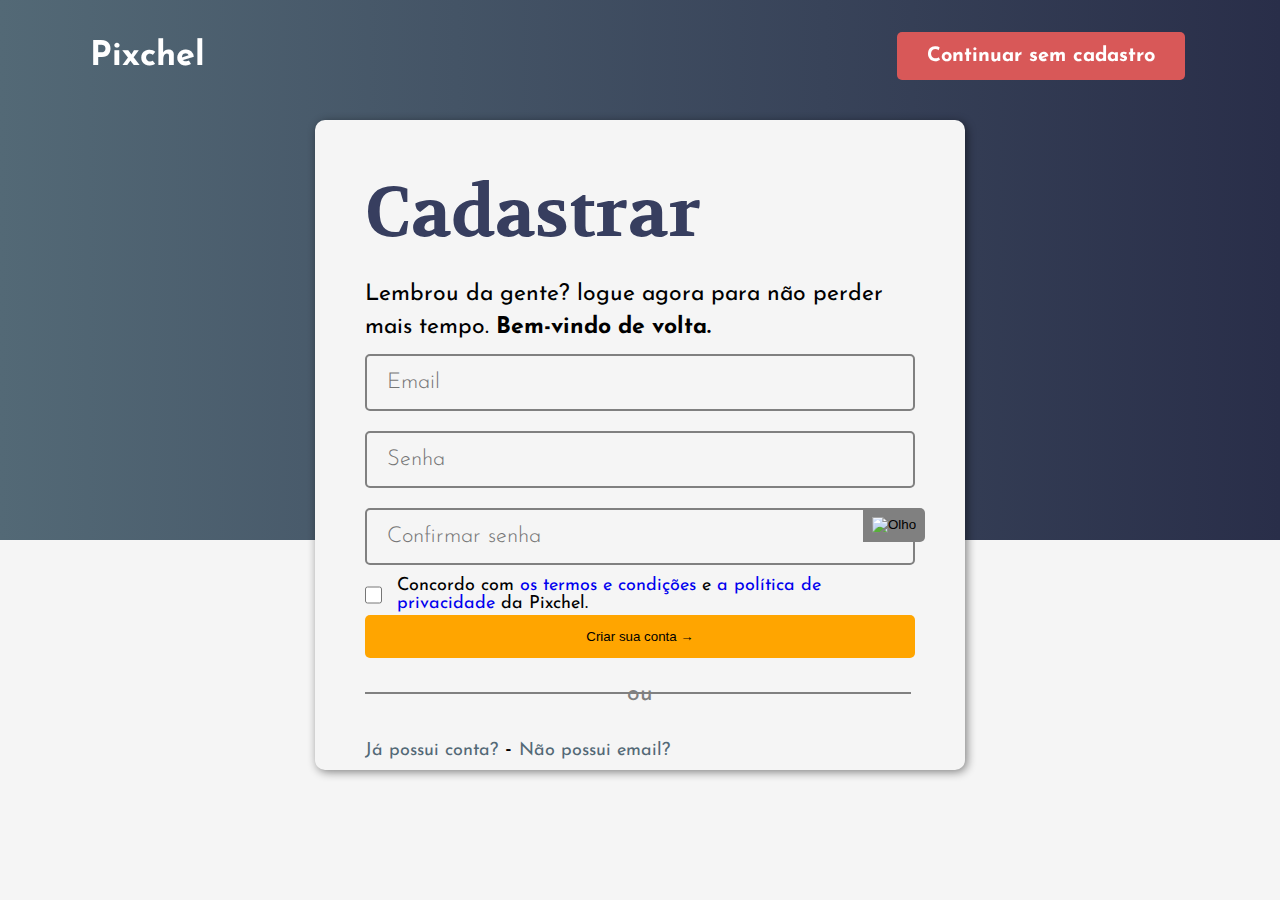
==== html/cadastrar.html @ 64ca62ae "Update cadastrar.html" ====
<!DOCTYPE html>
<html lang="pt-br">
    <head>
        <meta charset="UTF-8">
        <meta name="viewport" content="width=device-width, initial-scale=1.0">
        <title>Pixchel - Cadastrar-se</title>

        <link rel="stylesheet" href="../css/style.css">
        <link rel="stylesheet" href="../css/form.css">
        <script src="../js/script.js" defer></script>
        <script src="../js/form.js" defer></script>
    <body>
        <header>
            <h1>Pixchel</h1>
            <nav>
                <ul>
                    <li><button onclick="history.go(-1)" class="btn-voltar">Continuar sem cadastro</button></li>
                </ul>
            </nav>
        </header>
        <main>
            <article class="formulario">
                <form method="post" action="">
                    <h2>Cadastrar</h2>
                    <p>Lembrou da gente? logue agora para não perder mais tempo. <strong>Bem-vindo de volta.</strong></p>
                    <fieldset>
                        <div class="email-grade">
                            <input type="email" name="email" placeholder="Email" oninput="validateInput(this, errorEmail)" onblur="exitInput(this, errorEmail)" required>
                            <span id="errorEmail"><strong>⚠️ Erro:</strong> Endereço de email inválido, deve conter um "@email.com"</span>
                        </div>
                        <div class="password-grade">
                            <input type="text" name="password" oninput="validateInput(this, errorPassword)" onblur="exitInput(this, errorPassword)" placeholder="Senha" minlength="8" required>
                            <span id="errorPassword"><strong>⚠️ Erro:</strong> Senha inválida, deve conter no mínimo 8 caracteres</span>
                        </div>
                        <div class="password-grade">
                            <input type="password" id="password" name="password" oninput="validateInput(this, errorPassword)" onblur="exitInput(this, errorPassword)" placeholder="Confirmar senha" minlength="8" required>
                            <button type="button" id="btn-mostra-senha" class="btn-mostra-senha"><img id="img-olho" src="../img/olho.svg" alt="Olho"></button>
                            <span id="errorPassword"><strong>⚠️ Erro:</strong> Senha inválida, deve conter no mínimo 8 caracteres</span>
                        </div>
                        <div class="checkbox-grade">
                            <input type="checkbox" id="checkbox" name="checkbox" required>
                            <label for="checkbox">Concordo com <a href="#">os termos e condições</a> e <a href="#">a política de privacidade</a> da Pixchel.</label>
                        </div>
                    </fieldset>
                    <button type="submit" class="btn-cadastrar">Criar sua conta →</button>
                    <p class="separacao">ou</p>
                    <div class="outros-links">
                        <a href="entrar.html">Já possui conta?</a><span> - </span><a href="#">Não possui email?</a>
                    </div>
                </form>
            </article>
        </main>
    </body>
</html>
---- css/style.css ----
@charset "UTF-8";

@import url('https://fonts.googleapis.com/css2?family=Josefin+Sans:ital,wght@0,100;0,200;0,300;0,400;0,500;0,600;0,700;1,100;1,200;1,300;1,400;1,500;1,600;1,700&display=swap');

@import url('https://fonts.googleapis.com/css2?family=Volkhov:ital,wght@0,400;0,700;1,400;1,700&display=swap');

:root {
    --cinza: #536976;
    --cinza-escuro: #161616;
    --azul: #5C80BC;
    --azul-escuro: #292e49;
    --cinza-azulado: #373e5f;
    --roxo-escuro: #0F0326;
    --verde: #2bb94a;
    --vermelho: #d85858;

    --gradiente-fundo: linear-gradient(to right, var(--cinza), var(--azul-escuro));
    
    --font-padrao: 'Josefin Sans', Arial, sans-serif;
    --font-destaque: 'Volkhov', Arial, sans-serif;
    
    --brilho: #fffffff5;
    --sombra: 1px 5px 10px #00000033;
    --sombra-2: 2px 2px 10px #0000007a;
}

::-webkit-scrollbar {
    width: 13px;
}

::-webkit-scrollbar-track {
    background-color: gray;
    border: 5px solid var(--azul-escuro);
}

::-webkit-scrollbar-thumb {
    border-radius: 10px;
    background-color: orange;
    border: 3px solid var(--azul-escuro);
}

::-webkit-scrollbar-thumb:hover {
    background-color: white;
}

::selection {
    background-color: #ffa6005d;
}

* {
    margin: 0;
    padding: 0;
    border: 0;
}

body {
    background: var(--gradiente-fundo);
    font: normal 23px var(--font-padrao);
    overflow-x: hidden;
    scroll-behavior: smooth;
}

header, nav, ul {
    display: flex;
    flex-direction: row;
    align-items: center;
    justify-content: space-between;
}

header {
    position: fixed;
    width: 87vw;
    max-width: 100vw;
    padding: 20px 7% 10px 7%;
    transition: 150ms linear;
    z-index: 1000;
}

h1 {
    font: bold 34px var(--font-padrao);
    cursor: default;
    color: white;
}

header.scroll {
    padding: 10px 7% 10px 7%;
    background-color: var(--brilho);
}

header.scroll a, header.scroll h1 {
    color: var(--cinza-escuro);
}

header.scroll .btn-cadastrar {
    color: white;
    background-color: var(--cinza-escuro);

}
header.scroll .btn-cadastrar:hover {
    color: var(--cinza-escuro);
    background-color: transparent;
    border: 2px solid var(--cinza-escuro);
}

ul {
    list-style: none;
}

li {
    padding: 12px 18px;
}

li > a {
    font: bold 20px var(--font-padrao);
    text-decoration: none;
    white-space: nowrap;
    position: relative;
    color: white;
}

.menu a::after {
    content: " ";
    width: 0%;
    height: 2px;
    background-color: orange;
    position: absolute;
    top: 25px;
    left: 0;
    transition: 500ms ease-in-out;
}

.menu a:hover::after {
    width: 100%;
}

.menu-cadastro {
    margin-left: 180px;
}

.btn-entrar > span {
    font-size: 13px;
    margin-left: 8px;
}

.btn-cadastrar {    
    background-color: orange;
    border: 2px solid transparent;
    padding: 12px 30px;
    border-radius: 5px;
    transition: 500ms ease-in-out;
}

.btn-cadastrar:hover {
    border: 2px solid white;
    background-color: var(--azul-escuro);
}

main {
    display: flex;
    flex-direction: column;
    min-height: calc(100vh - 40px);
}

article p {
    line-height: 33px;
}

h2 {
    font: bold 70px var(--font-destaque);
    color: white;
}

article a {
    text-decoration: none;
}

article.exibicao {
    display: flex;
    flex-direction: row;
    margin: 130px 6% 0 6%;
}

section.pixel-grade {
    display: flex;
    flex-direction: column;
    align-items: baseline;
    margin-top: 130px;
}

.pixel-grade p {
    color: white;
    margin-top: 30px;
    font-size: 26px;
}

.pixel-grade .btn-detalhes {
    color: white;
    margin-top: 30px;
    padding: 16px 40px;
    border-radius: 10px;
    background-color: orange;
    box-shadow: var(--sombra);
    font: bold 30px var(--font-padrao);
    transition: 300ms ease-in-out;
}

.pixel-grade .btn-detalhes:hover {
    transform: scale(1.05);
    box-shadow: 1px 5px 10px #0000001a;
}

.block-redes {
    display: flex;
    flex-direction: row;
    margin: 20px;
}

.img-rede {
    width: 35px;
    margin-right: 15px;
    transition: 400ms ease-in-out;
}

.img-rede:hover {
    transform: scale(1.1);
}

aside.card-grades {
    display: flex;
    flex-wrap: wrap;
    justify-content: center;
    margin-bottom: 100px;
}

.card, .card-navegar {
    margin: 15px;
    padding: 50px 10px;
    border-radius: 3px;
    background-color: white;
    transition: 400ms ease-in-out;
    width: 200px;
    height: 215px;
}

.card p {
    font: normal 22px var(--font-destaque);
    color: white;
    margin: 0 -10px -60px -10px;
    border-radius: 0  0 3px 3px;
    padding: 6px 10px;
    text-align: center;
    background-color: var(--cinza-escuro);
}

.card:hover {
    background-color: var(--cinza-escuro);    
}

.card-navegar {
    display: flex;
    cursor: pointer;
    align-items: center;
    background-color: var(--cinza-escuro);
}

.card-navegar:hover h3 {
    color: whitesmoke;
}

h3 {
    color: gray;
    text-align: center;
    padding: 10px;
    transition: 200ms ease-in-out;
    font: bold 25px var(--font-padrao);
}

.img-card {
    width: 190px;
    margin: 0 0 30px 5px;
}

article.confianca {
    display: flex;
    flex-direction: row;
    padding: 130px 6% 130px 6%;
    background-color: whitesmoke;
}

section.confianca-grade h2{
    color: var(--cinza-azulado);
    font-size: 55px;
}

.confianca-grade h3{
    text-align: justify;
    color: orange;
    font-size: 40px;
    margin-top: 40px;
}

.confianca-grade p{
    font-size: 25px;
}

aside.desenhando {
    margin: 100px 0 0 50px;
    min-width: 50%;
    transition: 1s;
    filter: sepia(30%);
}

aside.desenhando div {
    margin-right: -100px;
}

aside.desenhando img {
    width: 100%;
    filter: drop-shadow(var(--sombra));
}

article.confianca:hover aside.desenhando {
    filter: sepia(0);
}

article.produtos {
    background-color: var(--azul);
}

article.produtos h2{
    text-shadow: var(--sombra-2);
    font-size: 50px;
    margin: 70px 0 70px 0;
}

section.produtos-grade {
    display: flex;
    flex-direction: column;
    text-align: center;
}

.card-produtos-grade {
    display: flex;
    flex-direction: row;
    justify-content: space-around;
    flex-wrap: wrap;
    margin-bottom: 100px;
}

.card-produtos-grade:hover > :not(:hover){
    transform: scale(0.9);
    opacity: 40%;
}

.card-produto {
    display: flex;
    flex-direction: column;
    align-items: center;
    background-color: white;
    padding: 10px;
    border-radius: 6px;
    width: 245px;
    height: 380px;
    cursor: pointer;
    transition: .35s;
    box-shadow: var(--sombra);
}

.card-produto img {
    width: 149px;
    background-color: var(--cinza-escuro);
    padding: 10px 58px;
    margin: -10px -55px;
    border-radius: 6px 6px 0 0;
    filter: drop-shadow(var(--sombra));
}

.card-produto h3{
    margin-top: 30px;
}

.card-produto p {
    margin: 7px;
    font-size: 18px;
    text-align: center;
    line-height: 23px;
}

.card-produto a {
    background-color: var(--cinza-escuro);
    padding: 10px 26px;
    border-radius: 25px;
    color: white;
    margin-top: 20px;
    transition: 300ms;
}

.card-produto a:hover{
    background-color: var(--verde);
}

article.sobre {
    background-color: white;
}

footer {
    padding: 10px;
    color: white;
    text-align: center;
    background-color: var(--cinza-escuro);
    font: normal 20px var(--font-padrao);
}

footer a {
    color: white;
    text-decoration: none;
}

footer a:hover {
    border-bottom: 1px solid white;
}
---- css/form.css ----
@charset "UTF-8";

@import url('https://fonts.googleapis.com/css2?family=Josefin+Sans:ital,wght@0,100;0,200;0,300;0,400;0,500;0,600;0,700;1,100;1,200;1,300;1,400;1,500;1,600;1,700&display=swap');

@import url('https://fonts.googleapis.com/css2?family=Volkhov:ital,wght@0,400;0,700;1,400;1,700&display=swap');

:root {
    --cinza: #536976;
    --cinza-escuro: #161616;
    --azul: #5C80BC;
    --azul-escuro: #292e49;
    --cinza-azulado: #373e5f;
    --roxo-escuro: #0F0326;
    --verde: #2bb94a;
    --vermelho: #d85858;
    --vermelho-alerta: #ec1010c9;

    --gradiente-fundo: linear-gradient(to right, var(--cinza), var(--azul-escuro));
    
    --font-padrao: 'Josefin Sans', Arial, sans-serif;
    --font-destaque: 'Volkhov', Arial, sans-serif;
    
    --brilho: #fffffff5;
    --sombra: 1px 5px 10px #00000033;
    --sombra-2: 2px 2px 10px #0000007a;
}

body {
    background: whitesmoke;
}

.btn-voltar {    
    font: bold 20px var(--font-padrao);
    color: white;
    background-color: var(--vermelho);
    border: 2px solid transparent;
    padding: 12px 28px;
    border-radius: 5px;
    transition: 500ms ease-in-out;
    cursor: pointer;
}

.btn-voltar:hover {
    border: 2px solid white;
    background-color: var(--azul-escuro);
}

article.formulario {
    display: flex;
    flex-direction: column;
    align-items: center;
    height: 60vh;
    background: var(--gradiente-fundo);
}

article h2{
    color: var(--cinza-azulado);
}

article form {
    display: flex;
    flex-direction: column;
    position: absolute;
    width: 550px;
    height: 550px;
    padding: 50px;
    border-radius: 10px;
    top: 120px;
    box-shadow: var(--sombra-2);
    background-color: whitesmoke;
}

form > p{
    margin-top: 20px;
}

fieldset, fieldset div {
    display: flex;
    flex-direction: column;
}

fieldset span{
    color: var(--vermelho-alerta);
    font-size: 18px;
    margin: 0 0 6px 0;
    display: none;
}

input {
    margin: 10px 0;
    padding: 15px 20px;
    border: 2px solid gray;
    border-radius: 5px;
    font: 300 22px var(--font-padrao);
    color: gray;
    background: transparent;
}

.btn-mostra-senha {
    position: absolute;
    padding: 9px;
    border-radius: 0 5px 5px 0;
    background: gray;
    margin: 10px 0 0 498px;
    cursor: pointer;
}

.btn-mostra-senha img {
    width: 36px;
}

.checkbox-grade {
    display: flex;
    flex-direction: row;
    align-items: center;
}

input[type="checkbox"] {
    width: 20px;
    height: 20px;
    cursor: pointer;
}

.checkbox-grade label{
    font-size: 18px;
    margin-left: 15px;
    user-select: none;
    cursor: pointer;
}

.btn-login {
    color: white;
    color: white;
    margin-top: 30px;
    padding: 16px 40px;
    border-radius: 10px;
    background-color: var(--verde);
    box-shadow: var(--sombra);
    cursor: pointer;
    font: bold 26px var(--font-padrao);
    transition: 300ms ease-in-out;
}

.btn-login:hover {
    transform: scale(1.05);
    box-shadow: 1px 5px 10px #0000001a;
}

.separacao {
    text-align: center;
    color: gray;
    margin-bottom: 27px;
}

.separacao::after {
    content: "";
    background-color: gray;
    width: 84%;
    height: 2px;
    bottom: 76px;
    left: 50px;
    position: absolute;
}

.outros-links a{
    font-size: 18px;
    color: var(--cinza);
}

.outros-links a:hover{
    font-size: 18px;
    text-decoration: underline;
}
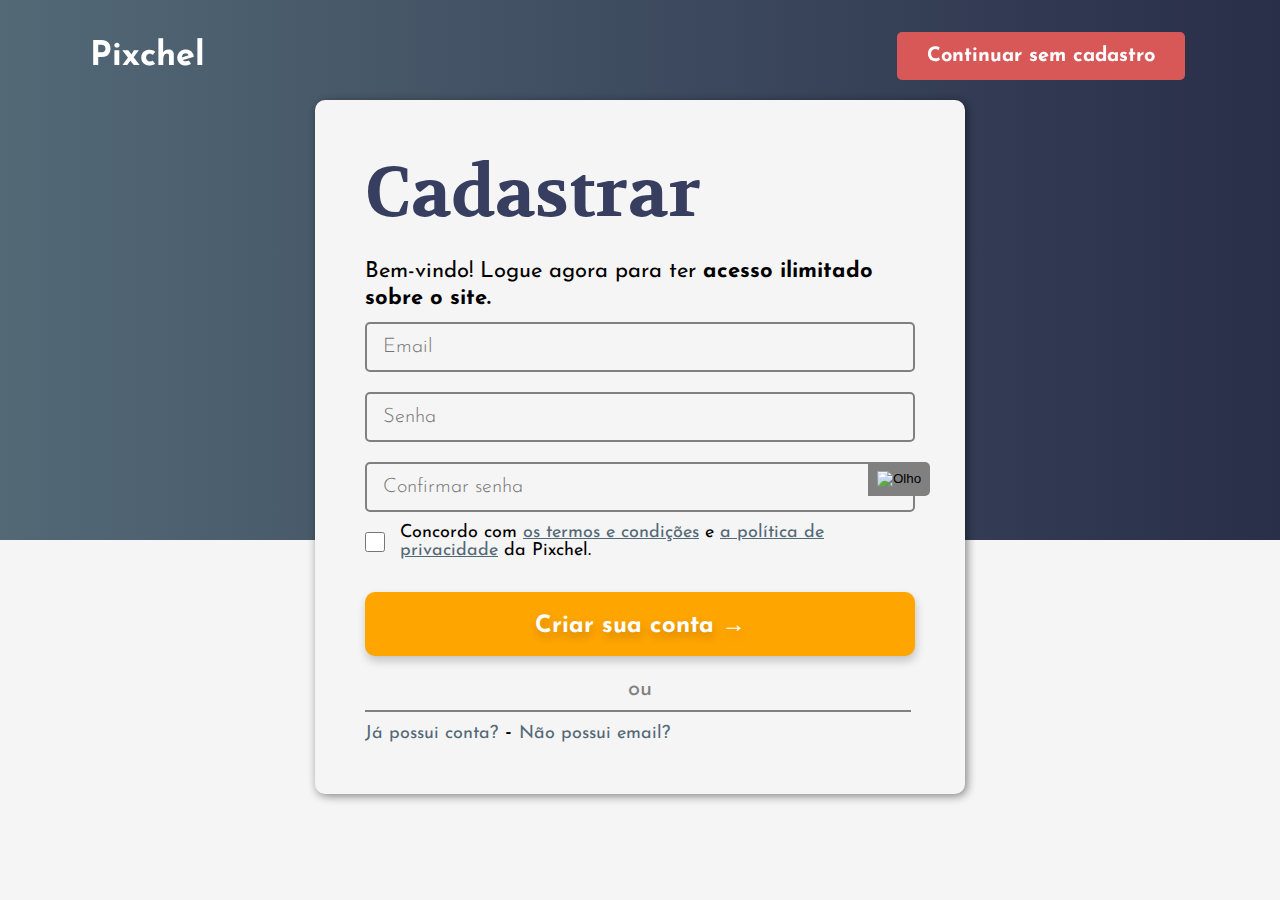
==== commit 9952209a: "Add" ====
--- a/html/cadastrar.html
+++ b/html/cadastrar.html
@@ -20,22 +20,22 @@
         </header>
         <main>
             <article class="formulario">
-                <form method="post" action="">
+                <form method="post" action="" class="form-cadastro">
                     <h2>Cadastrar</h2>
-                    <p>Lembrou da gente? logue agora para não perder mais tempo. <strong>Bem-vindo de volta.</strong></p>
+                    <p>Bem-vindo! Logue agora para ter <strong>acesso ilimitado sobre o site.</strong></p>
                     <fieldset>
                         <div class="email-grade">
                             <input type="email" name="email" placeholder="Email" oninput="validateInput(this, errorEmail)" onblur="exitInput(this, errorEmail)" required>
                             <span id="errorEmail"><strong>⚠️ Erro:</strong> Endereço de email inválido, deve conter um "@email.com"</span>
                         </div>
                         <div class="password-grade">
-                            <input type="text" name="password" oninput="validateInput(this, errorPassword)" onblur="exitInput(this, errorPassword)" placeholder="Senha" minlength="8" required>
+                            <input type="text" id="prePassword" oninput="validateInput(this, errorPassword)" onblur="exitInput(this, errorPassword)" placeholder="Senha" minlength="8" required>
                             <span id="errorPassword"><strong>⚠️ Erro:</strong> Senha inválida, deve conter no mínimo 8 caracteres</span>
                         </div>
                         <div class="password-grade">
-                            <input type="password" id="password" name="password" oninput="validateInput(this, errorPassword)" onblur="exitInput(this, errorPassword)" placeholder="Confirmar senha" minlength="8" required>
+                            <input type="password" id="password" name="password" oninput="validateInput(this, errorConfirmPassword)" onblur="exitInput(this, errorConfirmPassword)" placeholder="Confirmar senha" required>
                             <button type="button" id="btn-mostra-senha" class="btn-mostra-senha"><img id="img-olho" src="../img/olho.svg" alt="Olho"></button>
-                            <span id="errorPassword"><strong>⚠️ Erro:</strong> Senha inválida, deve conter no mínimo 8 caracteres</span>
+                            <span id="errorConfirmPassword"><strong>⚠️ Erro:</strong> Senha inválida, senha não correspondente a anterior</span>
                         </div>
                         <div class="checkbox-grade">
                             <input type="checkbox" id="checkbox" name="checkbox" required>
--- a/css/form.css
+++ b/css/form.css
@@ -16,10 +16,10 @@
     --vermelho-alerta: #ec1010c9;
 
     --gradiente-fundo: linear-gradient(to right, var(--cinza), var(--azul-escuro));
-    
+
     --font-padrao: 'Josefin Sans', Arial, sans-serif;
     --font-destaque: 'Volkhov', Arial, sans-serif;
-    
+
     --brilho: #fffffff5;
     --sombra: 1px 5px 10px #00000033;
     --sombra-2: 2px 2px 10px #0000007a;
@@ -29,7 +29,7 @@
     background: whitesmoke;
 }
 
-.btn-voltar {    
+.btn-voltar {
     font: bold 20px var(--font-padrao);
     color: white;
     background-color: var(--vermelho);
@@ -53,7 +53,7 @@
     background: var(--gradiente-fundo);
 }
 
-article h2{
+article h2 {
     color: var(--cinza-azulado);
 }
 
@@ -62,36 +62,54 @@
     flex-direction: column;
     position: absolute;
     width: 550px;
-    height: 550px;
     padding: 50px;
+    top: 130px;
     border-radius: 10px;
-    top: 120px;
     box-shadow: var(--sombra-2);
     background-color: whitesmoke;
 }
 
-form > p{
+article .form-cadastro{
+    top: 100px;
+}
+
+form>p {
     margin-top: 20px;
-}
+    font-size: 22px;
+    line-height: 27px;
+}
+
 
 fieldset, fieldset div {
     display: flex;
     flex-direction: column;
 }
 
-fieldset span{
+fieldset span {
     color: var(--vermelho-alerta);
     font-size: 18px;
     margin: 0 0 6px 0;
     display: none;
 }
 
+form, input, span {
+    transition: 300ms;
+}
+
+input.error {
+    border-color: var(--vermelho-alerta);
+}
+
+span.error {
+    display: inline-block;
+}
+
 input {
     margin: 10px 0;
-    padding: 15px 20px;
+    padding: 13px 16px;
     border: 2px solid gray;
     border-radius: 5px;
-    font: 300 22px var(--font-padrao);
+    font: 300 20px var(--font-padrao);
     color: gray;
     background: transparent;
 }
@@ -101,12 +119,12 @@
     padding: 9px;
     border-radius: 0 5px 5px 0;
     background: gray;
-    margin: 10px 0 0 498px;
+    margin: 10px 0 0 503px;
     cursor: pointer;
 }
 
 .btn-mostra-senha img {
-    width: 36px;
+    width: 29px;
 }
 
 .checkbox-grade {
@@ -116,40 +134,54 @@
 }
 
 input[type="checkbox"] {
-    width: 20px;
-    height: 20px;
-    cursor: pointer;
-}
-
-.checkbox-grade label{
+    min-width: 20px;
+    min-height: 20px;
+    cursor: pointer;
+}
+
+.checkbox-grade label {
     font-size: 18px;
     margin-left: 15px;
     user-select: none;
     cursor: pointer;
 }
 
-.btn-login {
-    color: white;
+.checkbox-grade label>a {
+    font-size: 18px;
+    color: var(--cinza);
+    text-decoration: underline;
+}
+
+.checkbox-grade label>a:hover {
+    color: darkviolet;
+}
+
+.btn-login, .btn-cadastrar {
     color: white;
     margin-top: 30px;
     padding: 16px 40px;
     border-radius: 10px;
     background-color: var(--verde);
+    text-shadow: var(--sombra);
     box-shadow: var(--sombra);
     cursor: pointer;
-    font: bold 26px var(--font-padrao);
+    font: bold 24px var(--font-padrao);
     transition: 300ms ease-in-out;
 }
 
-.btn-login:hover {
+.btn-login:hover, .btn-cadastrar:hover {
     transform: scale(1.05);
     box-shadow: 1px 5px 10px #0000001a;
+}
+
+.btn-cadastrar {
+    background-color: orange;
 }
 
 .separacao {
     text-align: center;
     color: gray;
-    margin-bottom: 27px;
+    margin-bottom: 18px;
 }
 
 .separacao::after {
@@ -157,17 +189,16 @@
     background-color: gray;
     width: 84%;
     height: 2px;
-    bottom: 76px;
+    bottom: 82px;
     left: 50px;
     position: absolute;
 }
 
-.outros-links a{
+.outros-links a {
     font-size: 18px;
     color: var(--cinza);
 }
 
-.outros-links a:hover{
-    font-size: 18px;
+.outros-links a:hover {
     text-decoration: underline;
 }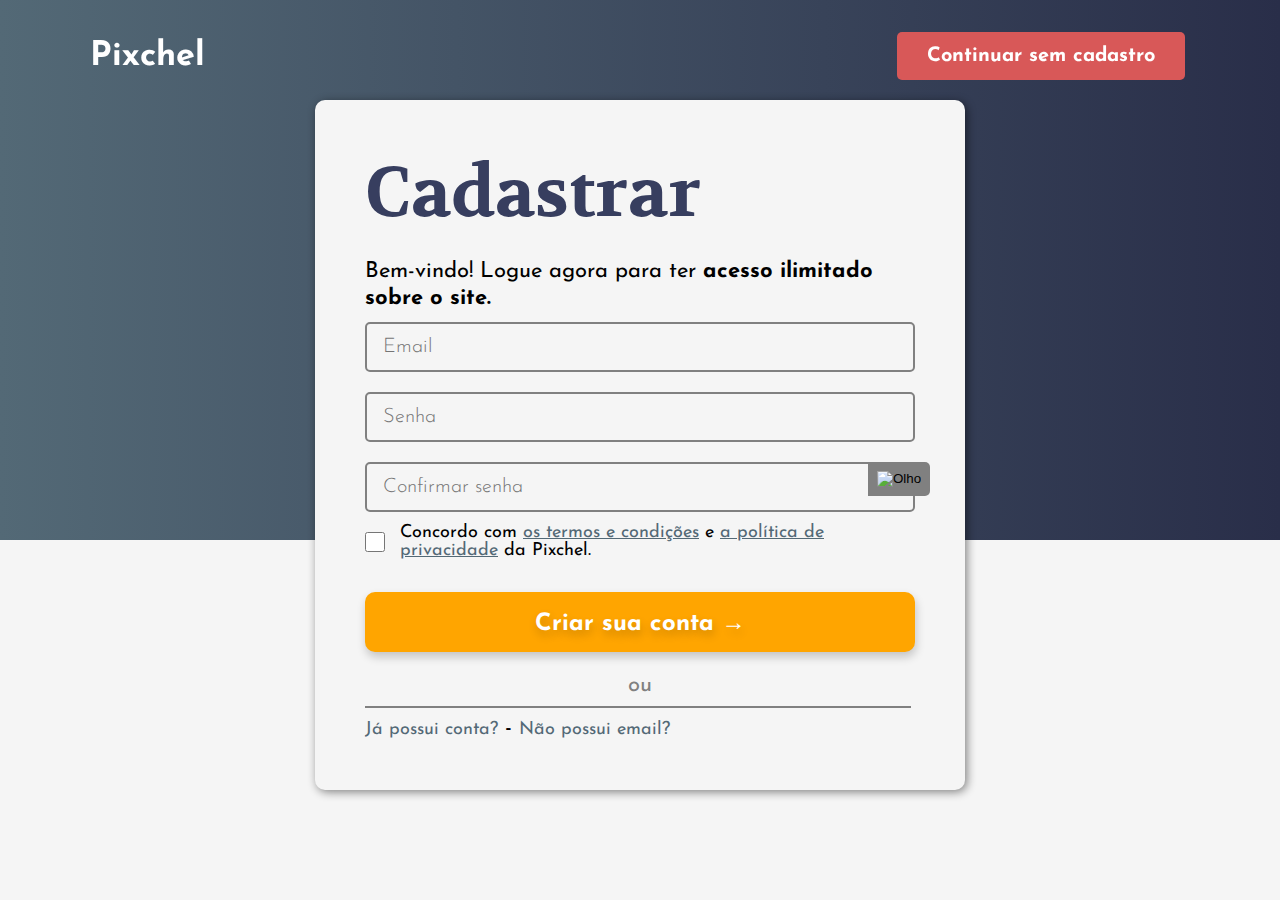
==== commit e10230e6: "Add" ====
--- a/html/cadastrar.html
+++ b/html/cadastrar.html
@@ -2,9 +2,11 @@
 <html lang="pt-br">
     <head>
         <meta charset="UTF-8">
+        <meta http-equiv="X-UA-Compatible" content="ie=edge">
         <meta name="viewport" content="width=device-width, initial-scale=1.0">
         <title>Pixchel - Cadastrar-se</title>
 
+        <link rel="shortcut icon" href="img/Logo.png" type="image/x-icon">
         <link rel="stylesheet" href="../css/style.css">
         <link rel="stylesheet" href="../css/form.css">
         <script src="../js/script.js" defer></script>
--- a/css/style.css
+++ b/css/style.css
@@ -51,13 +51,13 @@
     margin: 0;
     padding: 0;
     border: 0;
+    scroll-behavior: smooth;
 }
 
 body {
     background: var(--gradiente-fundo);
     font: normal 23px var(--font-padrao);
     overflow-x: hidden;
-    scroll-behavior: smooth;
 }
 
 header, nav, ul {
@@ -91,12 +91,12 @@
     color: var(--cinza-escuro);
 }
 
-header.scroll .btn-cadastrar {
-    color: white;
-    background-color: var(--cinza-escuro);
-
-}
-header.scroll .btn-cadastrar:hover {
+header.scroll .btn-cadastrar-se {
+    color: white;
+    background-color: var(--cinza-escuro);
+
+}
+header.scroll .btn-cadastrar-se:hover {
     color: var(--cinza-escuro);
     background-color: transparent;
     border: 2px solid var(--cinza-escuro);
@@ -142,7 +142,7 @@
     margin-left: 8px;
 }
 
-.btn-cadastrar {    
+.btn-cadastrar-se {    
     background-color: orange;
     border: 2px solid transparent;
     padding: 12px 30px;
@@ -150,7 +150,7 @@
     transition: 500ms ease-in-out;
 }
 
-.btn-cadastrar:hover {
+.btn-cadastrar-se:hover {
     border: 2px solid white;
     background-color: var(--azul-escuro);
 }
@@ -330,13 +330,14 @@
 article.produtos h2{
     text-shadow: var(--sombra-2);
     font-size: 50px;
-    margin: 70px 0 70px 0;
+    margin-bottom: 70px;
 }
 
 section.produtos-grade {
     display: flex;
     flex-direction: column;
     text-align: center;
+    margin: 130px 0 130px 0;
 }
 
 .card-produtos-grade {
@@ -344,7 +345,6 @@
     flex-direction: row;
     justify-content: space-around;
     flex-wrap: wrap;
-    margin-bottom: 100px;
 }
 
 .card-produtos-grade:hover > :not(:hover){
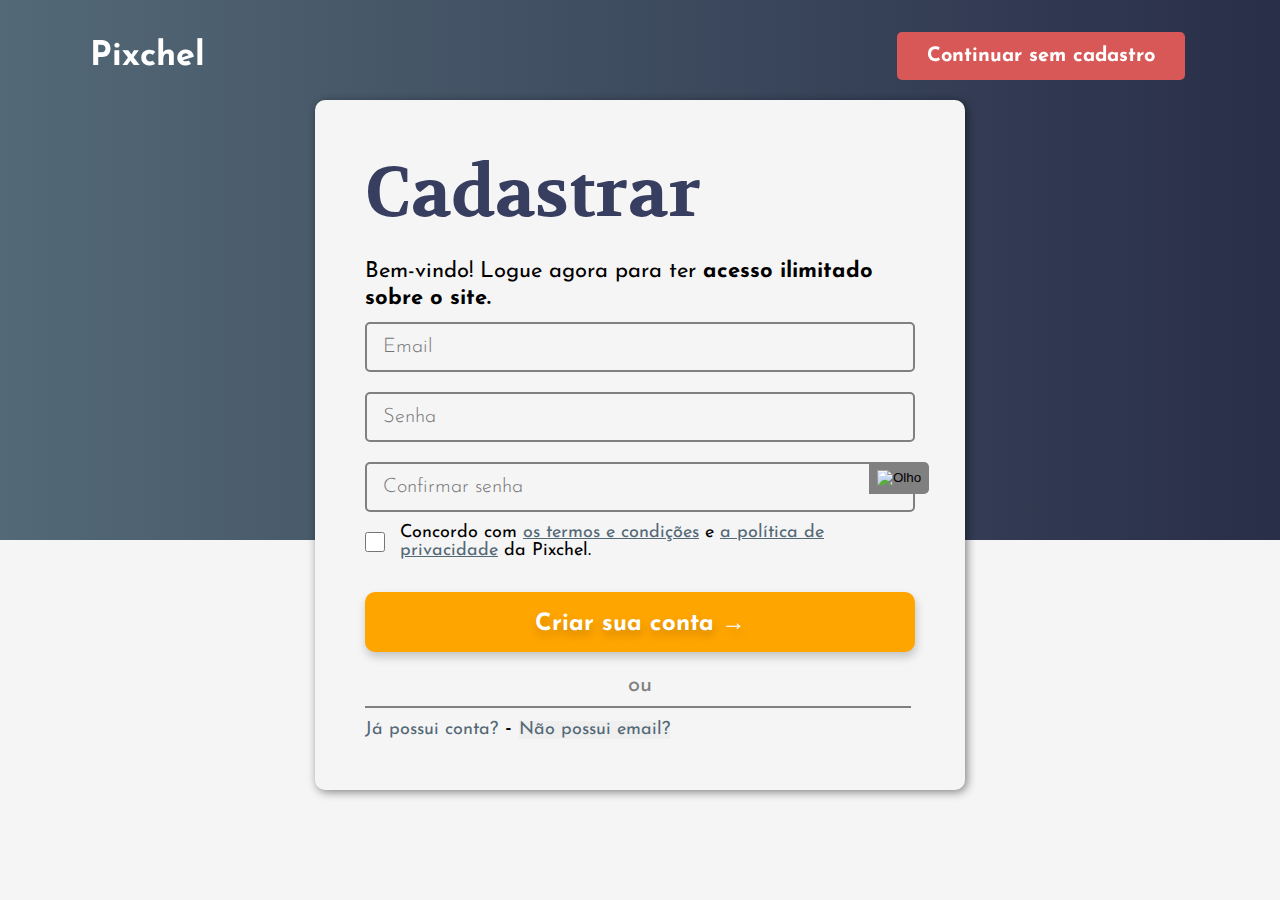
==== commit db2decc6: "Add" ====
--- a/html/cadastrar.html
+++ b/html/cadastrar.html
@@ -6,7 +6,7 @@
         <meta name="viewport" content="width=device-width, initial-scale=1.0">
         <title>Pixchel - Cadastrar-se</title>
 
-        <link rel="shortcut icon" href="img/Logo.png" type="image/x-icon">
+        <link rel="shortcut icon" href="../img/logo.png" type="image/x-icon">
         <link rel="stylesheet" href="../css/style.css">
         <link rel="stylesheet" href="../css/form.css">
         <script src="../js/script.js" defer></script>
@@ -27,8 +27,8 @@
                     <p>Bem-vindo! Logue agora para ter <strong>acesso ilimitado sobre o site.</strong></p>
                     <fieldset>
                         <div class="email-grade">
-                            <input type="email" name="email" placeholder="Email" oninput="validateInput(this, errorEmail)" onblur="exitInput(this, errorEmail)" required>
-                            <span id="errorEmail"><strong>⚠️ Erro:</strong> Endereço de email inválido, deve conter um "@email.com"</span>
+                            <input type="email" name="usuario" id="usuario" placeholder="Email" oninput="validateInput(this, errorUsuario)" onblur="exitInput(this, errorUsuario)" required>
+                            <span id="errorUsuario"><strong>⚠️ Erro:</strong> Endereço de email inválido, deve conter um "@email.com"</span>
                         </div>
                         <div class="password-grade">
                             <input type="text" id="prePassword" oninput="validateInput(this, errorPassword)" onblur="exitInput(this, errorPassword)" placeholder="Senha" minlength="8" required>
@@ -47,7 +47,7 @@
                     <button type="submit" class="btn-cadastrar">Criar sua conta →</button>
                     <p class="separacao">ou</p>
                     <div class="outros-links">
-                        <a href="entrar.html">Já possui conta?</a><span> - </span><a href="#">Não possui email?</a>
+                        <a href="entrar.html">Já possui conta?</a><span> - </span><button onclick="inputTroca(this, usuario)">Não possui email?</button>
                     </div>
                 </form>
             </article>
--- a/css/form.css
+++ b/css/form.css
@@ -116,10 +116,10 @@
 
 .btn-mostra-senha {
     position: absolute;
-    padding: 9px;
+    padding: 8px;
     border-radius: 0 5px 5px 0;
     background: gray;
-    margin: 10px 0 0 503px;
+    margin: 10px 0 0 504px;
     cursor: pointer;
 }
 
@@ -194,11 +194,12 @@
     position: absolute;
 }
 
-.outros-links a {
-    font-size: 18px;
+.outros-links a, .outros-links button {
+    cursor: pointer;
+    font: normal 18px var(--font-padrao);
     color: var(--cinza);
 }
 
-.outros-links a:hover {
+.outros-links a:hover, .outros-links button:hover {
     text-decoration: underline;
 }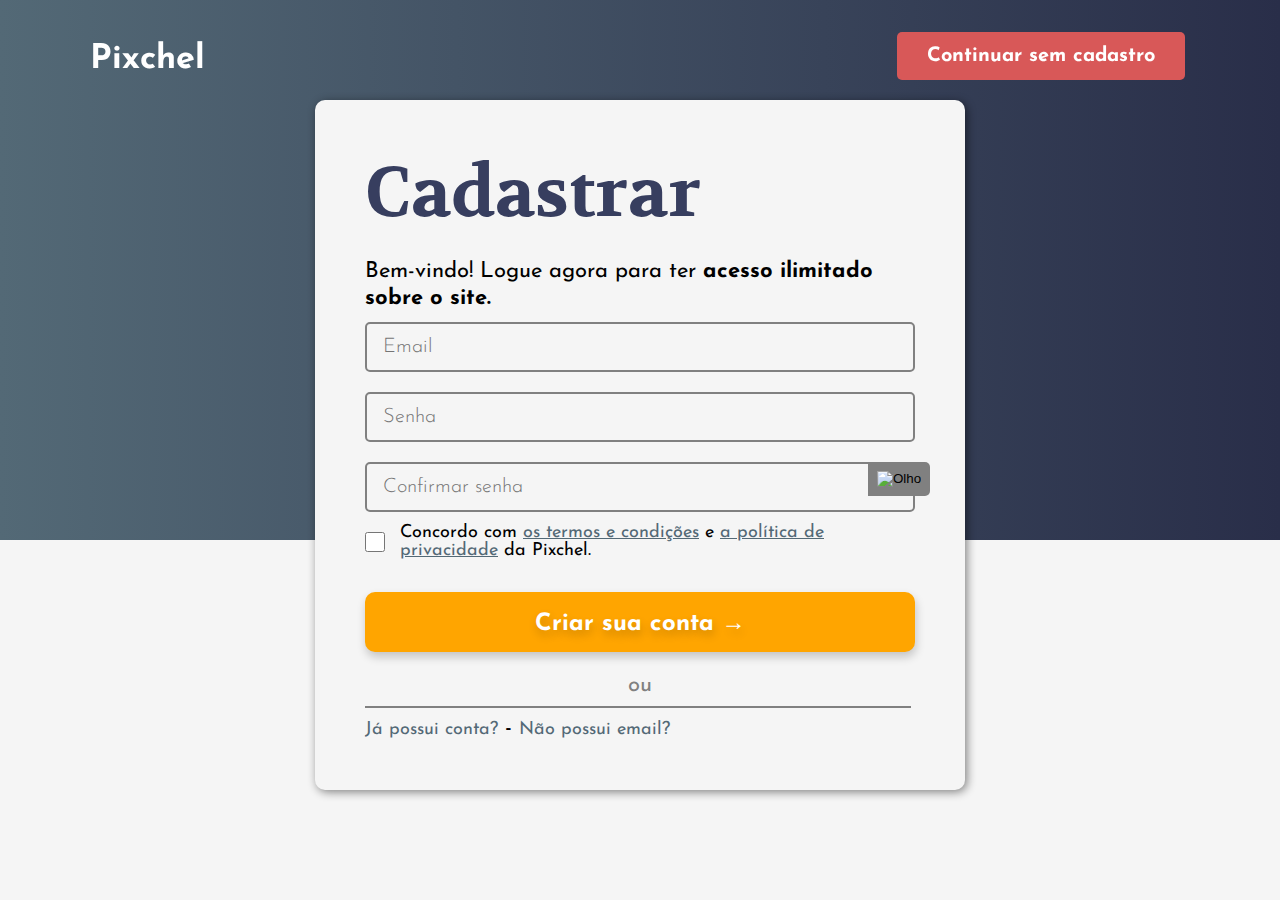
==== commit a920aefe: "Update" ====
--- a/html/cadastrar.html
+++ b/html/cadastrar.html
@@ -13,7 +13,7 @@
         <script src="../js/form.js" defer></script>
     <body>
         <header>
-            <h1>Pixchel</h1>
+            <h1><a href="../index.html">Pixchel</a></h1>
             <nav>
                 <ul>
                     <li><button onclick="history.go(-1)" class="btn-voltar">Continuar sem cadastro</button></li>
@@ -26,7 +26,7 @@
                     <h2>Cadastrar</h2>
                     <p>Bem-vindo! Logue agora para ter <strong>acesso ilimitado sobre o site.</strong></p>
                     <fieldset>
-                        <div class="email-grade">
+                        <div class="usuario-grade">
                             <input type="email" name="usuario" id="usuario" placeholder="Email" oninput="validateInput(this, errorUsuario)" onblur="exitInput(this, errorUsuario)" required>
                             <span id="errorUsuario"><strong>⚠️ Erro:</strong> Endereço de email inválido, deve conter um "@email.com"</span>
                         </div>
--- a/css/style.css
+++ b/css/style.css
@@ -15,10 +15,10 @@
     --vermelho: #d85858;
 
     --gradiente-fundo: linear-gradient(to right, var(--cinza), var(--azul-escuro));
-    
+
     --font-padrao: 'Josefin Sans', Arial, sans-serif;
     --font-destaque: 'Volkhov', Arial, sans-serif;
-    
+
     --brilho: #fffffff5;
     --sombra: 1px 5px 10px #00000033;
     --sombra-2: 2px 2px 10px #0000007a;
@@ -76,10 +76,15 @@
     z-index: 1000;
 }
 
-h1 {
+header a{
+    text-decoration: none;
+}
+
+h1 a{
     font: bold 34px var(--font-padrao);
     cursor: default;
     color: white;
+    cursor: pointer;
 }
 
 header.scroll {
@@ -96,6 +101,7 @@
     background-color: var(--cinza-escuro);
 
 }
+
 header.scroll .btn-cadastrar-se:hover {
     color: var(--cinza-escuro);
     background-color: transparent;
@@ -110,9 +116,8 @@
     padding: 12px 18px;
 }
 
-li > a {
+li>a {
     font: bold 20px var(--font-padrao);
-    text-decoration: none;
     white-space: nowrap;
     position: relative;
     color: white;
@@ -137,12 +142,12 @@
     margin-left: 180px;
 }
 
-.btn-entrar > span {
+.btn-entrar>span {
     font-size: 13px;
     margin-left: 8px;
 }
 
-.btn-cadastrar-se {    
+.btn-cadastrar-se {
     background-color: orange;
     border: 2px solid transparent;
     padding: 12px 30px;
@@ -246,14 +251,14 @@
     font: normal 22px var(--font-destaque);
     color: white;
     margin: 0 -10px -60px -10px;
-    border-radius: 0  0 3px 3px;
+    border-radius: 0 0 3px 3px;
     padding: 6px 10px;
     text-align: center;
     background-color: var(--cinza-escuro);
 }
 
 .card:hover {
-    background-color: var(--cinza-escuro);    
+    background-color: var(--cinza-escuro);
 }
 
 .card-navegar {
@@ -287,19 +292,19 @@
     background-color: whitesmoke;
 }
 
-section.confianca-grade h2{
+section.confianca-grade h2 {
     color: var(--cinza-azulado);
     font-size: 55px;
 }
 
-.confianca-grade h3{
+.confianca-grade h3 {
     text-align: justify;
     color: orange;
     font-size: 40px;
     margin-top: 40px;
 }
 
-.confianca-grade p{
+.confianca-grade p {
     font-size: 25px;
 }
 
@@ -327,7 +332,7 @@
     background-color: var(--azul);
 }
 
-article.produtos h2{
+article.produtos h2 {
     text-shadow: var(--sombra-2);
     font-size: 50px;
     margin-bottom: 70px;
@@ -347,7 +352,7 @@
     flex-wrap: wrap;
 }
 
-.card-produtos-grade:hover > :not(:hover){
+.card-produtos-grade:hover> :not(:hover) {
     transform: scale(0.9);
     opacity: 40%;
 }
@@ -375,7 +380,7 @@
     filter: drop-shadow(var(--sombra));
 }
 
-.card-produto h3{
+.card-produto h3 {
     margin-top: 30px;
 }
 
@@ -395,12 +400,93 @@
     transition: 300ms;
 }
 
-.card-produto a:hover{
+.card-produto a:hover {
     background-color: var(--verde);
 }
 
 article.sobre {
     background-color: white;
+}
+
+article.sobre h2 {
+    text-align: center;
+    color: orange;
+    margin: 40px 0 50px 0;
+}
+
+section.sobre-grade {
+    display: flex;
+    flex-direction: column;
+    align-items: center;
+    font-size: 27px;
+    margin-top: 100px;
+}
+
+.sobre-grade p {
+    padding: 20px 200px;
+}
+
+section.cliente-grade {
+    display: flex;
+    flex-direction: column;
+    align-items: center;
+    margin-bottom: 40px;
+}
+
+@keyframes flutuando {
+    0%, 100% {
+        transform: translateY(0px);
+    }
+
+    50% {
+        transform: translateY(-13px);
+    }
+}
+
+.card-cliente {
+    width: 700px;
+    padding: 20px;
+    margin: 80px 0;
+    border-radius: 10px;
+    background-color: var(--azul);
+    animation: flutuando 3s ease-in-out infinite;
+    box-shadow: 3px 3px 30px var(--azul);
+}
+
+.card-cliente h3 {
+    color: white;
+    line-height: 35px;
+    font-weight: normal;
+    text-align: left;
+}
+
+.card-cliente mark {
+    background: transparent;
+    color: orange;
+}
+
+.card-cliente p {
+    color: #f5f5f5ce;
+    font-size: 20px;
+    margin-top: 20px;
+}
+
+.aspa {
+    position: absolute;
+    margin: 30px 0 0 -70px;
+    font-size: 160px;
+}
+
+.cliente-texto {
+    margin-left: 120px;
+}
+
+.img-cliente {
+    position: absolute;
+    margin: -160px 0 0 -70px;
+    width: 150px;
+    border-radius: 40%;
+    background-color: var(--azul-escuro);
 }
 
 footer {
--- a/css/form.css
+++ b/css/form.css
@@ -116,10 +116,10 @@
 
 .btn-mostra-senha {
     position: absolute;
-    padding: 8px;
+    padding: 9px;
     border-radius: 0 5px 5px 0;
     background: gray;
-    margin: 10px 0 0 504px;
+    margin: 10px 0 0 503px;
     cursor: pointer;
 }
 
@@ -156,7 +156,7 @@
     color: darkviolet;
 }
 
-.btn-login, .btn-cadastrar {
+.btn-login, .btn-cadastrar, .btn-recuperar {
     color: white;
     margin-top: 30px;
     padding: 16px 40px;
@@ -169,7 +169,7 @@
     transition: 300ms ease-in-out;
 }
 
-.btn-login:hover, .btn-cadastrar:hover {
+.btn-login:hover, .btn-cadastrar:hover, .btn-recuperar:hover {
     transform: scale(1.05);
     box-shadow: 1px 5px 10px #0000001a;
 }
@@ -195,8 +195,9 @@
 }
 
 .outros-links a, .outros-links button {
-    cursor: pointer;
     font: normal 18px var(--font-padrao);
+    background-color: transparent;
+    cursor: pointer;
     color: var(--cinza);
 }
 
